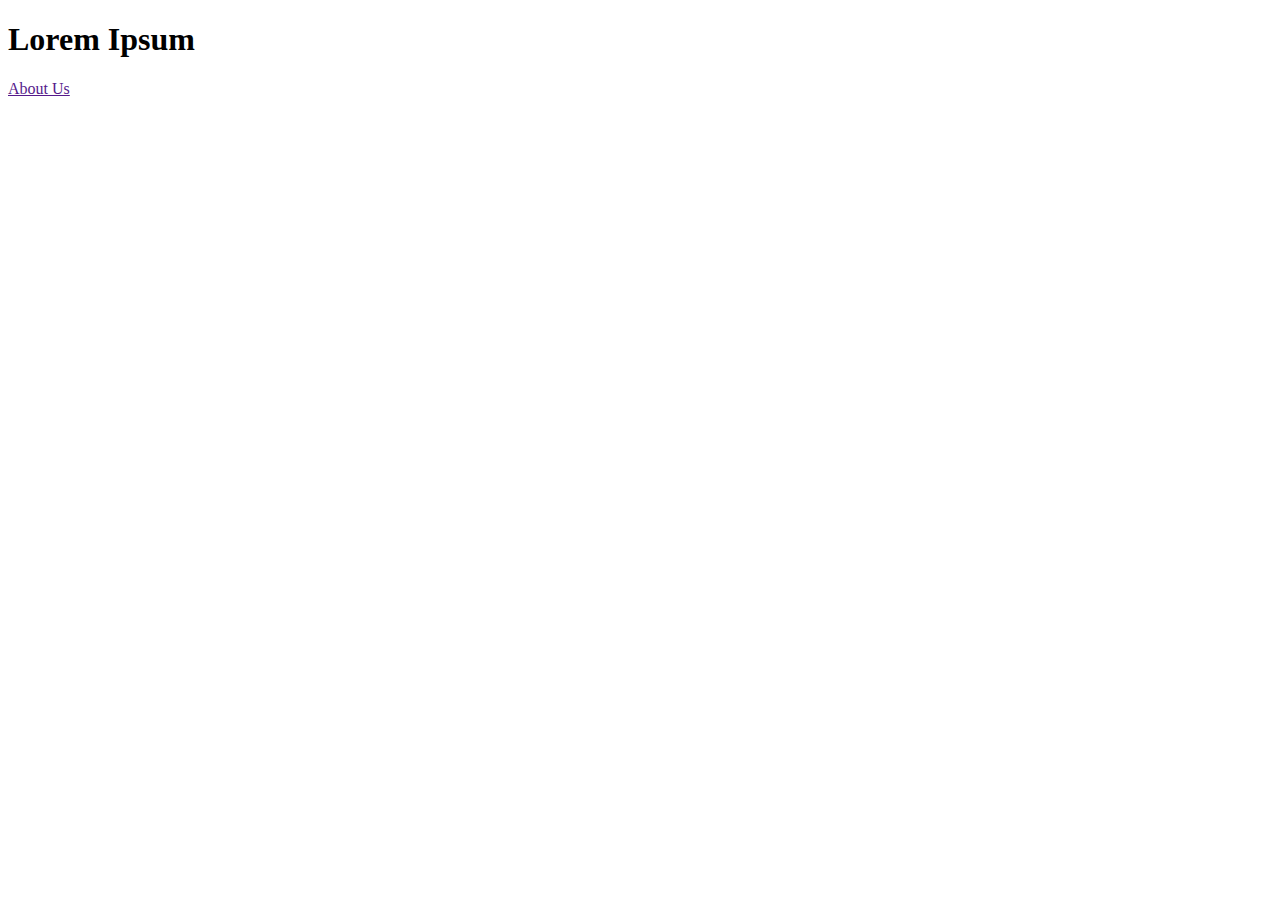
==== index.html @ 10ae1541 "initial setup complete" ====
<!doctype html>

<html lang="en">
<head>
  <meta charset="utf-8">

  <title>AirBnB Pricing</title>

  <link href="https://fonts.googleapis.com/css?family=Noto+Sans" rel="stylesheet">
  <link href="css/index.css" rel="stylesheet">

  <!--[if lt IE 9]>
    <script src="https://cdnjs.cloudflare.com/ajax/libs/html5shiv/3.7.3/html5shiv.js"></script>
  <![endif]-->
</head>

<body>
  <div class="container home">

    <nav>
	  <h1>Lorem Ipsum</h1>
	  <a href="">About Us</a>
    </nav>

    <header>
    </header>

    <section class="content-section">
    </section>
  </div>
  <footer>
  </footer>

</body>
</html>
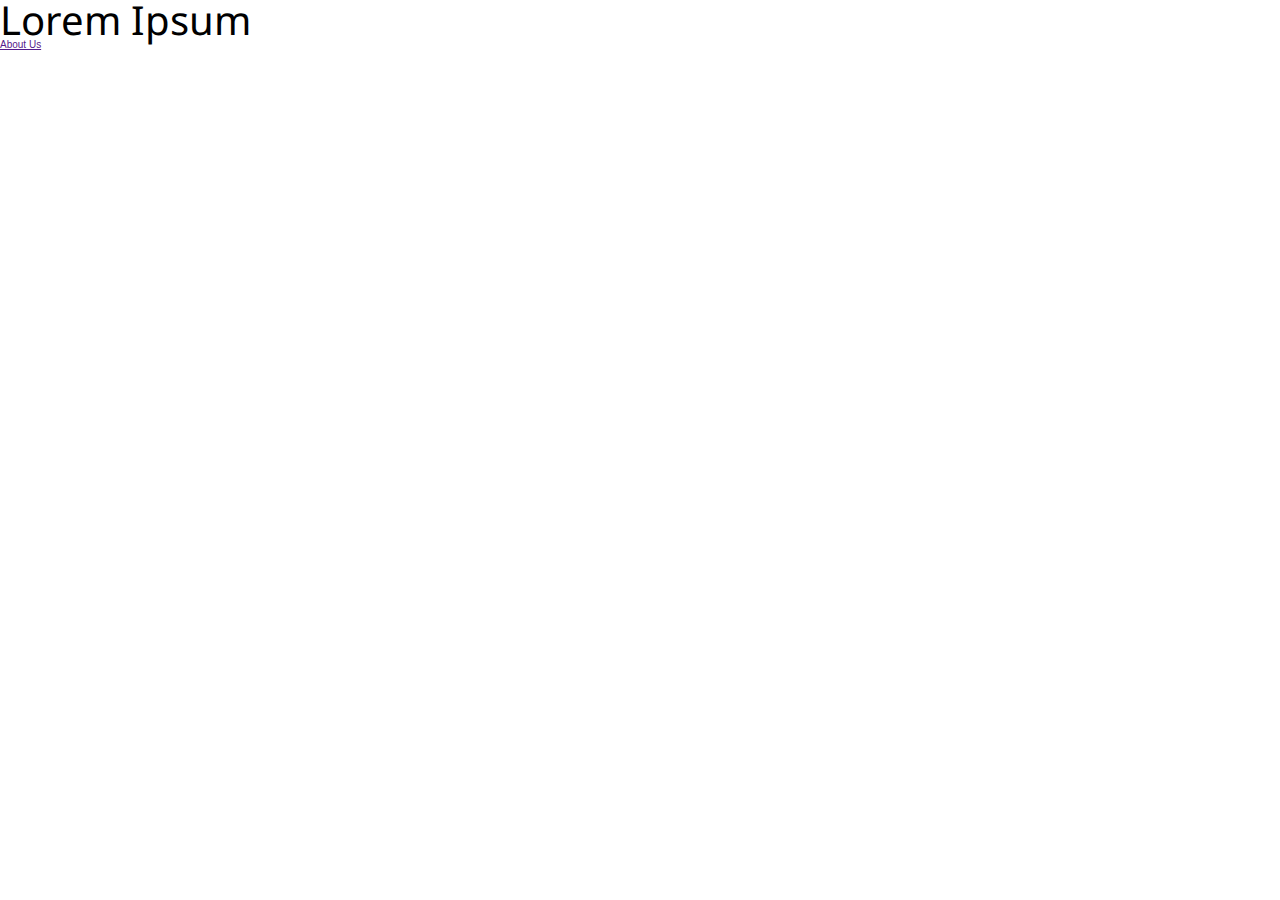
==== commit d66e9898: "implements fonts" ====
--- a/index.html
+++ b/index.html
@@ -6,7 +6,7 @@
 
   <title>AirBnB Pricing</title>
 
-  <link href="https://fonts.googleapis.com/css?family=Noto+Sans" rel="stylesheet">
+  <link href="https://fonts.googleapis.com/css?family=Noto+Sans&display=swap" rel="stylesheet">
   <link href="css/index.css" rel="stylesheet">
 
   <!--[if lt IE 9]>
--- a/css/index.css
+++ b/css/index.css
@@ -0,0 +1,165 @@
+/* http://meyerweb.com/eric/tools/css/reset/ 
+   v2.0 | 20110126
+   License: none (public domain)
+*/
+html,
+body,
+div,
+span,
+applet,
+object,
+iframe,
+h1,
+h2,
+h3,
+h4,
+h5,
+h6,
+p,
+blockquote,
+pre,
+a,
+abbr,
+acronym,
+address,
+big,
+cite,
+code,
+del,
+dfn,
+em,
+img,
+ins,
+kbd,
+q,
+s,
+samp,
+small,
+strike,
+strong,
+sub,
+sup,
+tt,
+var,
+b,
+u,
+i,
+center,
+dl,
+dt,
+dd,
+ol,
+ul,
+li,
+fieldset,
+form,
+label,
+legend,
+table,
+caption,
+tbody,
+tfoot,
+thead,
+tr,
+th,
+td,
+article,
+aside,
+canvas,
+details,
+embed,
+figure,
+figcaption,
+footer,
+header,
+hgroup,
+menu,
+nav,
+output,
+ruby,
+section,
+summary,
+time,
+mark,
+audio,
+video {
+  margin: 0;
+  padding: 0;
+  border: 0;
+  font-size: 100%;
+  font: inherit;
+  vertical-align: baseline;
+}
+/* HTML5 display-role reset for older browsers */
+article,
+aside,
+details,
+figcaption,
+figure,
+footer,
+header,
+hgroup,
+menu,
+nav,
+section {
+  display: block;
+}
+body {
+  line-height: 1;
+}
+ol,
+ul {
+  list-style: none;
+}
+blockquote,
+q {
+  quotes: none;
+}
+blockquote:before,
+blockquote:after,
+q:before,
+q:after {
+  content: '';
+  content: none;
+}
+table {
+  border-collapse: collapse;
+  border-spacing: 0;
+}
+* {
+  box-sizing: border-box;
+}
+html {
+  font-size: 62.5%;
+}
+html,
+body {
+  font-family: -apple-system, BlinkMacSystemFont, "Segoe UI", Roboto, Oxygen-Sans, Ubuntu, Cantarell, "Helvetica Neue", Arial, sans-serif;
+}
+h1,
+h2,
+h3,
+h4,
+h5 {
+  font-family: 'Noto Sans', sans-serif;
+}
+h1 {
+  font-size: 4rem;
+}
+h2 {
+  font-size: 3.2rem;
+  padding-bottom: 10px;
+}
+h4 {
+  font-size: 2.5rem;
+  padding-bottom: 10px;
+}
+p {
+  line-height: 1.5;
+  font-size: 1.6rem;
+  padding-bottom: 10px;
+}
+img {
+  max-width: 100%;
+  height: auto;
+}
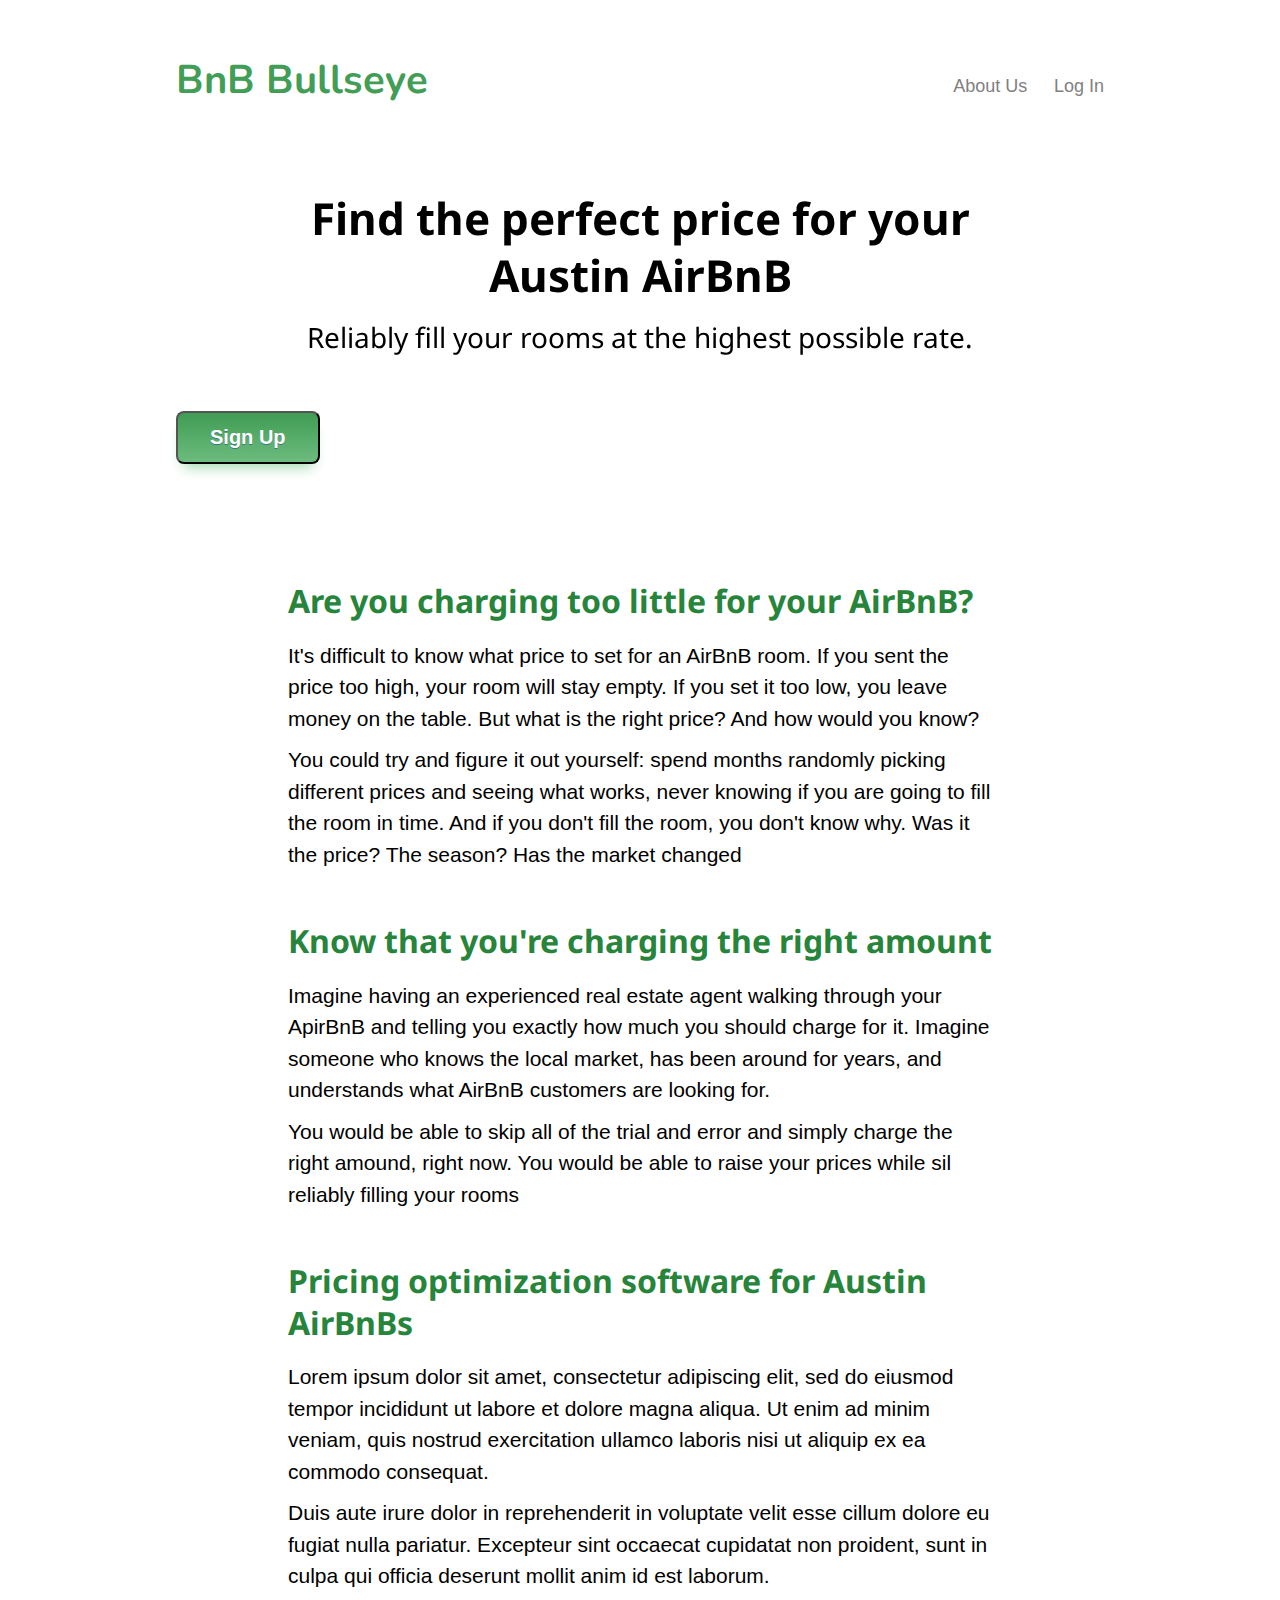
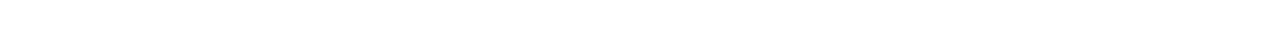
==== commit fe87b6e3: "initial commit" ====
--- a/index.html
+++ b/index.html
@@ -6,7 +6,7 @@
 
   <title>AirBnB Pricing</title>
 
-  <link href="https://fonts.googleapis.com/css?family=Noto+Sans&display=swap" rel="stylesheet">
+  <link href="https://fonts.googleapis.com/css?family=Nunito|Noto+Sans&display=swap" rel="stylesheet">
   <link href="css/index.css" rel="stylesheet">
 
   <!--[if lt IE 9]>
@@ -17,16 +17,46 @@
 <body>
   <div class="container home">
 
-    <nav>
-	  <h1>Lorem Ipsum</h1>
-	  <a href="">About Us</a>
-    </nav>
+    <div class="header-image">
+      <header>
+        <nav>
+          <span class="product-name">BnB Bullseye</span>
+          <span class="links">
+            <a href="">About Us</a>
+            <a href="">Log In</a>
+          </span>
+        </nav>
 
-    <header>
-    </header>
+        <div class="hero-box">
+          <h1>Find the perfect price for your Austin&nbsp;AirBnB</h1>
+          <h2>Reliably fill your rooms at the highest possible rate.</h2>
+        </div>
 
-    <section class="content-section">
-    </section>
+        <div class="button-center">
+          <button>Sign Up</button>
+        </div>
+      </header>
+    </div>
+
+    <div class=body-copy>
+      <section>
+        <h3>Are you charging too little for your AirBnB?</h3>
+        <p>It's difficult to know what price to set for an AirBnB room. If you sent the price too high, your room will stay empty. If you set it too low, you leave money on the table. But what is the right price? And how would you know?</p>
+        <p>You could try and figure it out yourself: spend months randomly picking different prices and seeing what works, never knowing if you are going to fill the room in time. And if you don't fill the room, you don't know why. Was it the price? The season? Has the market changed</p>
+      </section>
+
+      <section>
+        <h3>Know that you're charging the right amount</h3>
+        <p>Imagine having an experienced real estate agent walking through your ApirBnB and telling you exactly how much you should charge for it. Imagine someone who knows the local market, has been around for years, and understands what AirBnB customers are looking for.</p>
+        <p>You would be able to skip all of the trial and error and simply charge the right amound, right now. You would be able to raise your prices while sil reliably filling your rooms</p>
+      </section>
+
+      <section>
+        <h3>Pricing optimization software for Austin AirBnBs</h3>
+        <p>Lorem ipsum dolor sit amet, consectetur adipiscing elit, sed do eiusmod tempor incididunt ut labore et dolore magna aliqua. Ut enim ad minim veniam, quis nostrud exercitation ullamco laboris nisi ut aliquip ex ea commodo consequat.</p>
+        <p>Duis aute irure dolor in reprehenderit in voluptate velit esse cillum dolore eu fugiat nulla pariatur. Excepteur sint occaecat cupidatat non proident, sunt in culpa qui officia deserunt mollit anim id est laborum.</p>
+      </section>
+    </div>
   </div>
   <footer>
   </footer>
--- a/css/index.css
+++ b/css/index.css
@@ -1,3 +1,30 @@
+/* Main Primary color */
+/* Main Secondary color (1) */
+/* Main Secondary color (2) */
+/* Main Complement color */
+.button {
+  box-shadow: 0px 10px 14px -7px #9ED7AB;
+  background: linear-gradient(to bottom, #429E56 5%, #6CBC7D 100%);
+  background-color: #599bb3;
+  border-radius: 8px;
+  display: inline-block;
+  cursor: pointer;
+  color: #ffffff;
+  font-family: Arial;
+  font-size: 20px;
+  font-weight: bold;
+  padding: 13px 32px;
+  text-decoration: none;
+  text-shadow: 0px 1px 0px #3d768a;
+}
+.button:hover {
+  background: linear-gradient(to bottom, #26843B 5%, #6CBC7D 100%);
+  background-color: #408c99;
+}
+.button:active {
+  position: relative;
+  top: 1px;
+}
 /* http://meyerweb.com/eric/tools/css/reset/ 
    v2.0 | 20110126
    License: none (public domain)
@@ -142,6 +169,7 @@
 h4,
 h5 {
   font-family: 'Noto Sans', sans-serif;
+  line-height: 1.3;
 }
 h1 {
   font-size: 4rem;
@@ -163,3 +191,155 @@
   max-width: 100%;
   height: auto;
 }
+.container {
+  max-width: 100%;
+  margin: 0 auto;
+}
+@media (max-width: 800px) {
+  .container {
+    max-width: 100%;
+    border: 5px solid red;
+  }
+}
+@media (max-width: 500px) {
+  .container {
+    border: 5px solid blue;
+  }
+}
+.header-image {
+  height: 500px;
+  padding: 60px 60px 0 60px;
+  margin-bottom: 80px;
+  background-image: url("https://ucarecdn.com/2d020f8a-973c-4de3-8080-a0045e0046ee/sanfrancisco4674351.jpg");
+  background-size: cover;
+  background-repeat: no-repeat;
+  background-position-y: -140px;
+}
+@media (max-width: 800px) {
+  .header-image {
+    height: 600px;
+    margin-bottom: 50px;
+  }
+}
+@media (max-width: 1500px) {
+  .header-image {
+    background-position-y: -40px;
+  }
+}
+header {
+  max-width: 80%;
+  margin: 0 auto;
+}
+@media (max-width: 800px) {
+  header {
+    max-width: 100%;
+  }
+}
+header h1 {
+  margin-bottom: 15px;
+  font-size: 4.4rem;
+  font-weight: bold;
+}
+@media (max-width: 800px) {
+  header h1 {
+    font-size: 3.8rem;
+  }
+}
+header h2 {
+  font-size: 2.8rem;
+}
+@media (max-width: 800px) {
+  header h2 {
+    font-size: 2.6rem;
+  }
+}
+@media (max-width: 1300px) {
+  header .hero-box {
+    background-color: rgba(255, 255, 255, 0.2);
+    backdrop-filter: blur(12px);
+    border-radius: 10px;
+    padding: 20px;
+    text-align: center;
+  }
+}
+header button {
+  margin-top: 25px;
+  box-shadow: 0px 10px 14px -7px #9ED7AB;
+  background: linear-gradient(to bottom, #429E56 5%, #6CBC7D 100%);
+  background-color: #599bb3;
+  border-radius: 8px;
+  display: inline-block;
+  cursor: pointer;
+  color: #ffffff;
+  font-family: Arial;
+  font-size: 20px;
+  font-weight: bold;
+  padding: 13px 32px;
+  text-decoration: none;
+  text-shadow: 0px 1px 0px #3d768a;
+}
+header button:hover {
+  background: linear-gradient(to bottom, #26843B 5%, #6CBC7D 100%);
+  background-color: #408c99;
+}
+header button:active {
+  position: relative;
+  top: 1px;
+}
+@media (max-width: 800px) {
+  header .button-center {
+    text-align: center;
+  }
+}
+nav {
+  display: flex;
+  justify-content: space-between;
+  align-items: flex-end;
+  margin-bottom: 70px;
+}
+nav .product-name {
+  font-family: 'Nunito', sans-serif;
+  font-size: 4rem;
+  font-weight: bold;
+  color: #429E56;
+}
+nav .links {
+  margin-bottom: 5px;
+}
+nav a {
+  font-size: 1.8rem;
+  color: grey;
+  text-decoration: none;
+}
+nav a:hover {
+  text-decoration: underline;
+}
+nav a:first-child {
+  margin-right: 24px;
+}
+.body-copy {
+  max-width: 55%;
+  margin: 0 auto;
+}
+@media (max-width: 800px) {
+  .body-copy {
+    max-width: 80%;
+  }
+}
+@media (max-width: 500px) {
+  .body-copy {
+    max-width: 92%;
+  }
+}
+.body-copy section {
+  margin-bottom: 40px;
+}
+.body-copy section h3 {
+  margin-bottom: 18px;
+  font-weight: bold;
+  font-size: 3.2rem;
+  color: #26843B;
+}
+.body-copy section p {
+  font-size: 2.1rem;
+}
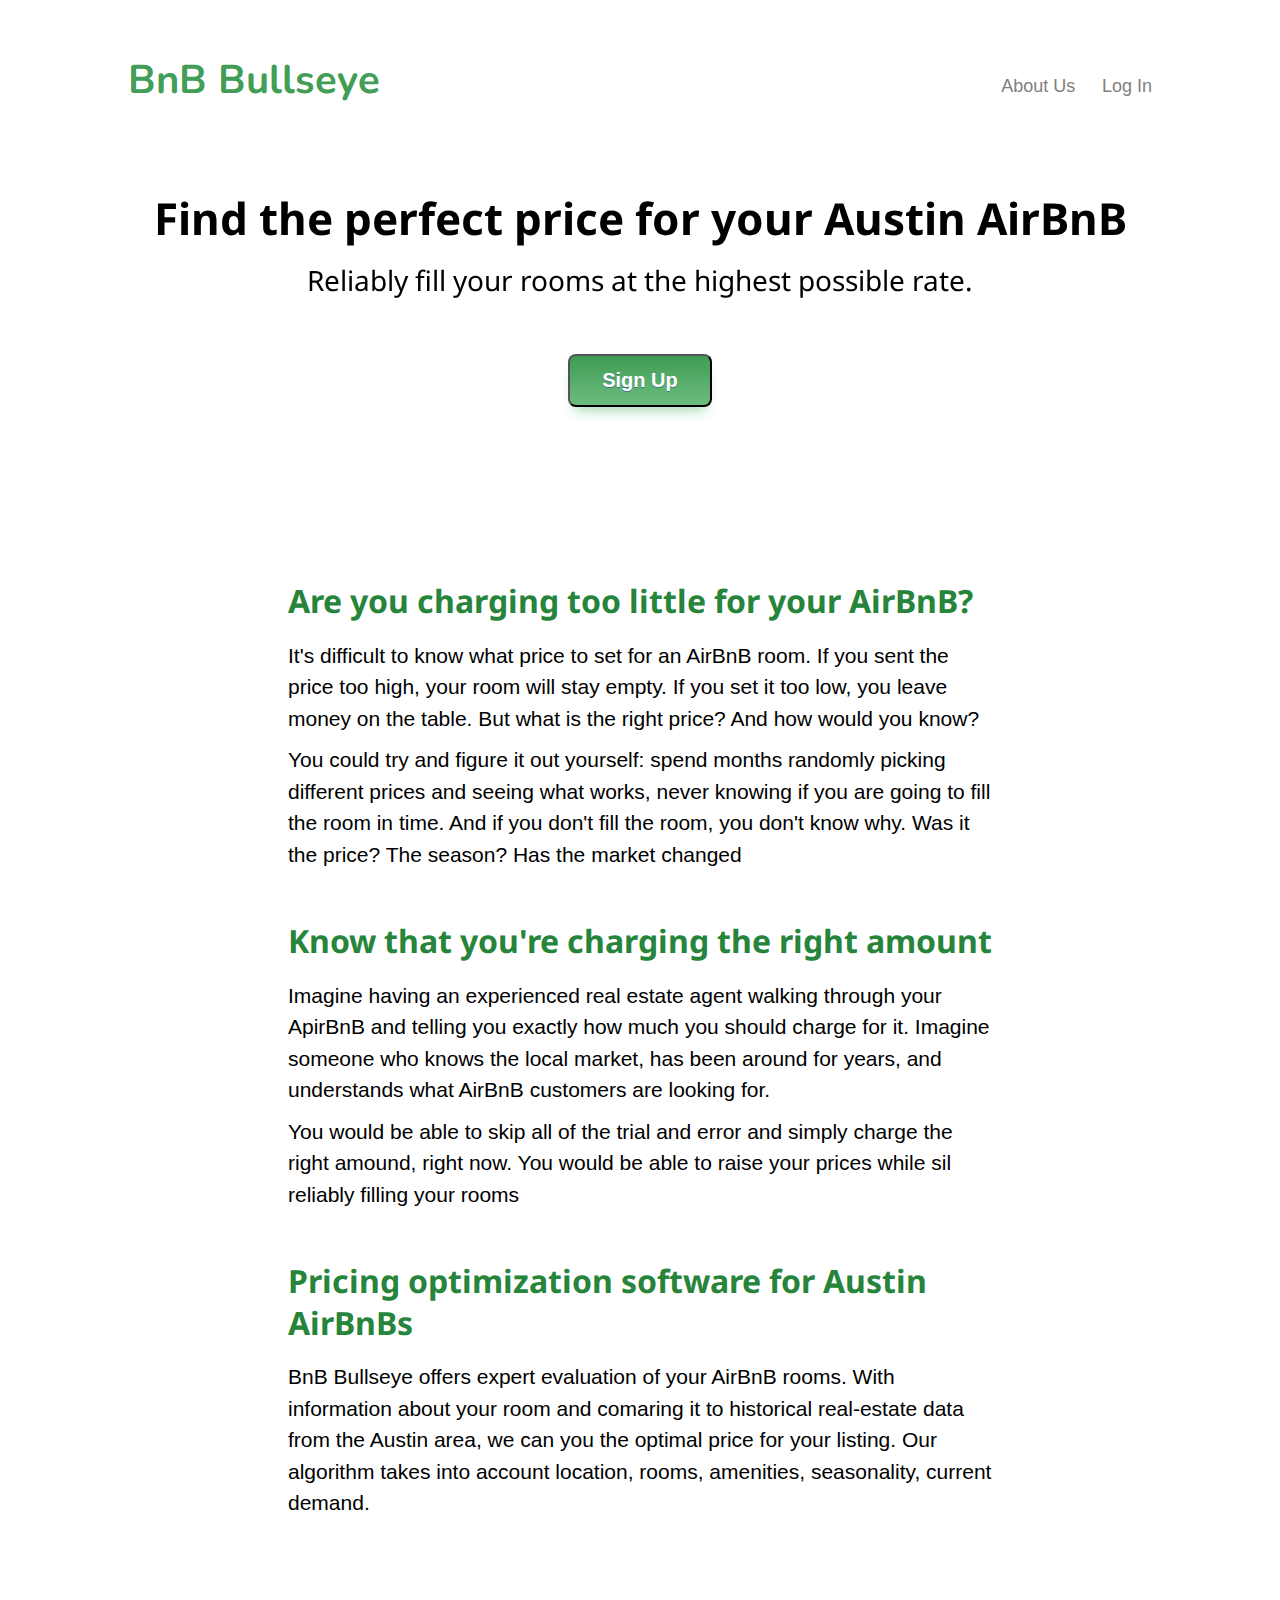
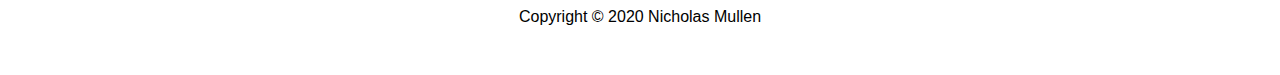
==== commit 13abaab1: "working mobile views and content for about page" ====
--- a/index.html
+++ b/index.html
@@ -4,7 +4,7 @@
 <head>
   <meta charset="utf-8">
 
-  <title>AirBnB Pricing</title>
+  <title>BnB Bullseye</title>
 
   <link href="https://fonts.googleapis.com/css?family=Nunito|Noto+Sans&display=swap" rel="stylesheet">
   <link href="css/index.css" rel="stylesheet">
@@ -22,7 +22,7 @@
         <nav>
           <span class="product-name">BnB Bullseye</span>
           <span class="links">
-            <a href="">About Us</a>
+            <a href="about.html">About Us</a>
             <a href="">Log In</a>
           </span>
         </nav>
@@ -53,13 +53,13 @@
 
       <section>
         <h3>Pricing optimization software for Austin AirBnBs</h3>
-        <p>Lorem ipsum dolor sit amet, consectetur adipiscing elit, sed do eiusmod tempor incididunt ut labore et dolore magna aliqua. Ut enim ad minim veniam, quis nostrud exercitation ullamco laboris nisi ut aliquip ex ea commodo consequat.</p>
-        <p>Duis aute irure dolor in reprehenderit in voluptate velit esse cillum dolore eu fugiat nulla pariatur. Excepteur sint occaecat cupidatat non proident, sunt in culpa qui officia deserunt mollit anim id est laborum.</p>
+        <p>BnB Bullseye offers expert evaluation of your AirBnB rooms. With information about your room and comaring it to historical real-estate data from the Austin area, we can you the optimal price for your listing. Our algorithm takes into account location, rooms, amenities, seasonality, current demand.</p>
       </section>
     </div>
+    <footer>
+      <small>Copyright &copy; 2020 Nicholas Mullen</small>
+    </footer>
   </div>
-  <footer>
-  </footer>
 
 </body>
 </html>
--- a/css/index.css
+++ b/css/index.css
@@ -208,7 +208,7 @@
 }
 .header-image {
   height: 500px;
-  padding: 60px 60px 0 60px;
+  padding-top: 60px;
   margin-bottom: 80px;
   background-image: url("https://ucarecdn.com/2d020f8a-973c-4de3-8080-a0045e0046ee/sanfrancisco4674351.jpg");
   background-size: cover;
@@ -217,8 +217,15 @@
 }
 @media (max-width: 800px) {
   .header-image {
+    height: 550px;
+    margin-bottom: 50px;
+  }
+}
+@media (max-width: 500px) {
+  .header-image {
     height: 600px;
     margin-bottom: 50px;
+    padding-top: 40px;
   }
 }
 @media (max-width: 1500px) {
@@ -230,9 +237,9 @@
   max-width: 80%;
   margin: 0 auto;
 }
-@media (max-width: 800px) {
+@media (max-width: 800px), (max-width: 500px) {
   header {
-    max-width: 100%;
+    max-width: 92%;
   }
 }
 header h1 {
@@ -286,7 +293,7 @@
   position: relative;
   top: 1px;
 }
-@media (max-width: 800px) {
+@media (max-width: 1300px) {
   header .button-center {
     text-align: center;
   }
@@ -303,6 +310,11 @@
   font-weight: bold;
   color: #429E56;
 }
+@media (max-width: 500px) {
+  nav .product-name {
+    font-size: 3rem;
+  }
+}
 nav .links {
   margin-bottom: 5px;
 }
@@ -317,9 +329,16 @@
 nav a:first-child {
   margin-right: 24px;
 }
+footer {
+  margin: 80px 0 50px 0;
+  text-align: center;
+}
+footer small {
+  font-size: 1.6rem;
+}
 .body-copy {
+  margin: 0 auto;
   max-width: 55%;
-  margin: 0 auto;
 }
 @media (max-width: 800px) {
   .body-copy {
@@ -343,3 +362,53 @@
 .body-copy section p {
   font-size: 2.1rem;
 }
+.about .body-copy {
+  max-width: 65%;
+  min-width: 730px;
+}
+@media (max-width: 800px) {
+  .about .body-copy {
+    max-width: 80%;
+  }
+}
+@media (max-width: 500px) {
+  .about .body-copy {
+    max-width: 92%;
+  }
+}
+@media (max-width: 800px) {
+  .about .body-copy {
+    min-width: 0px;
+  }
+}
+.about section {
+  margin-bottom: 60px;
+}
+.about section .bio-content {
+  display: flex;
+  flex-wrap: wrap;
+}
+.about section .bio-content img {
+  align-self: center;
+  width: 220px;
+  margin-right: 30px;
+}
+@media (max-width: 800px) {
+  .about section .bio-content img {
+    width: 280px;
+  }
+}
+.about section .bio-content p {
+  margin-top: 20px;
+  flex-basis: 65%;
+}
+@media (max-width: 800px) {
+  .about section .bio-content p {
+    flex-basis: 80%;
+  }
+}
+@media (max-width: 500px) {
+  .about section .bio-content p {
+    flex-basis: 100%;
+  }
+}
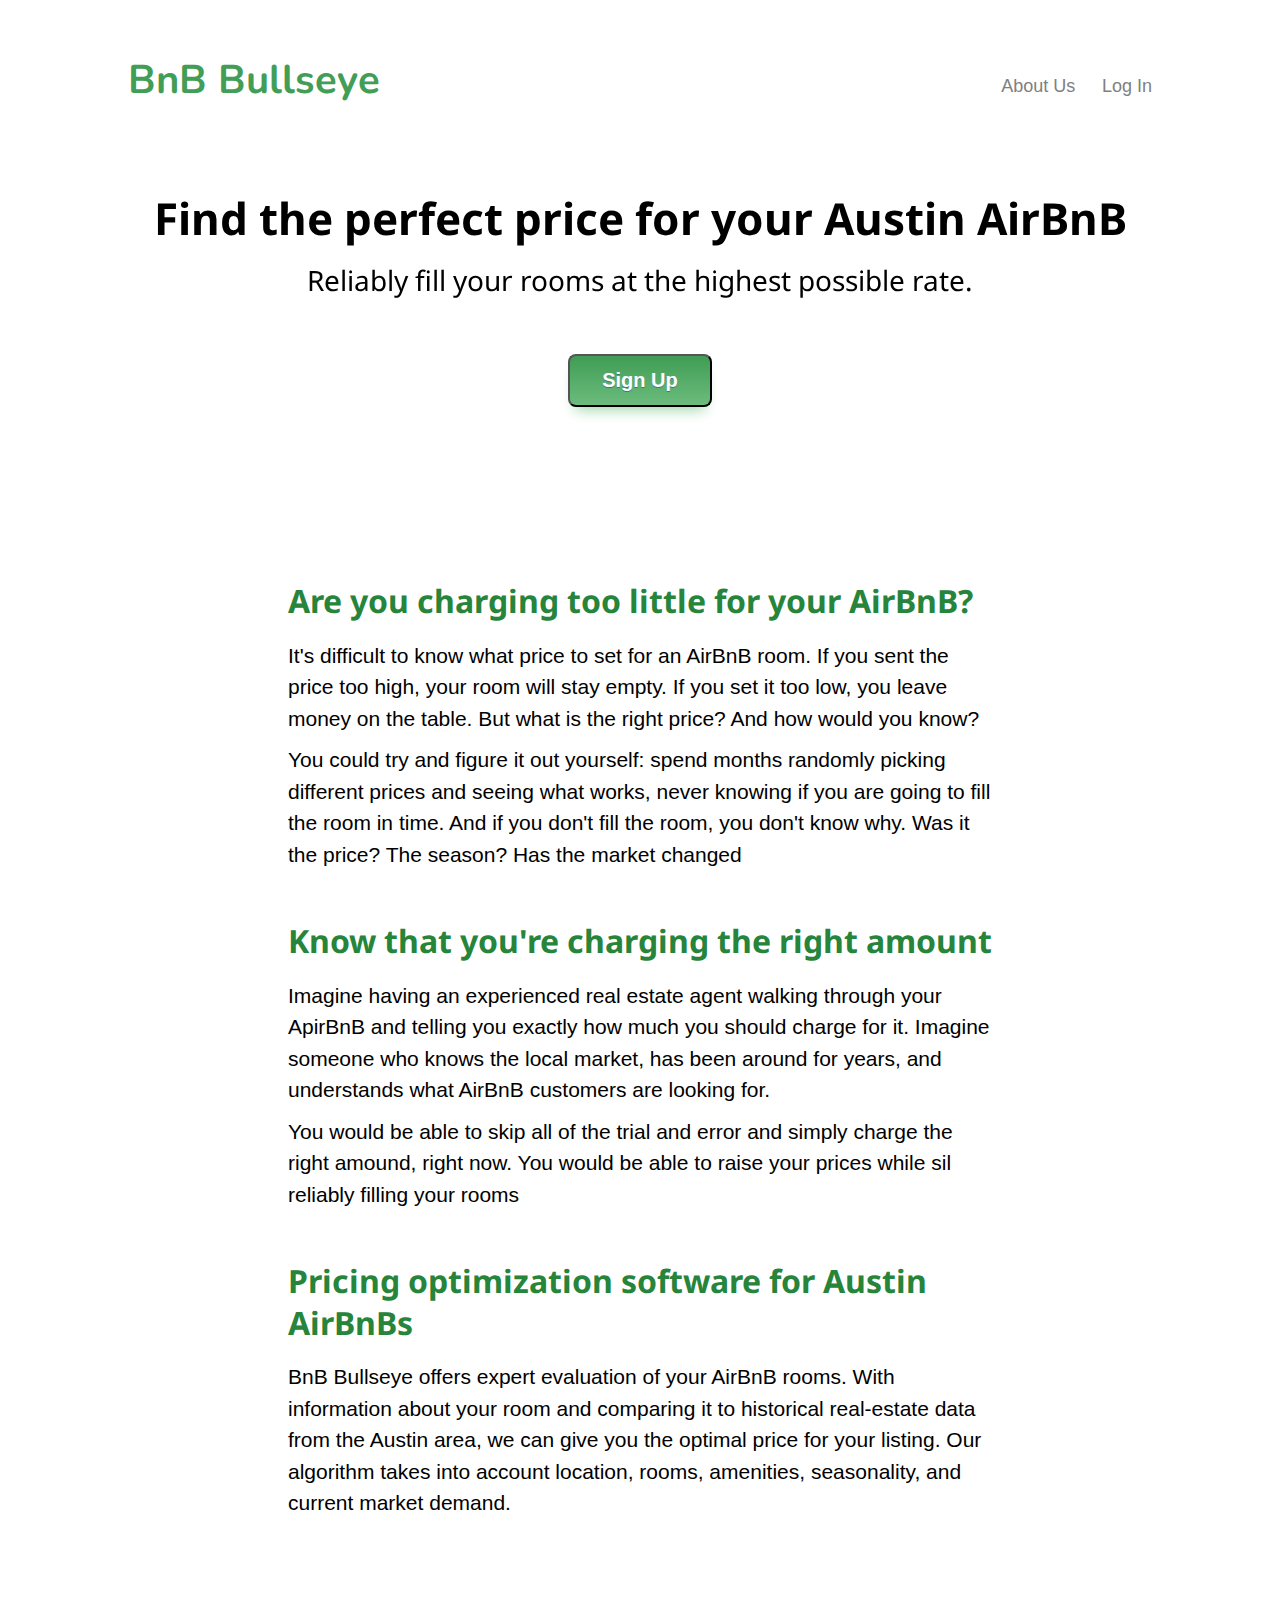
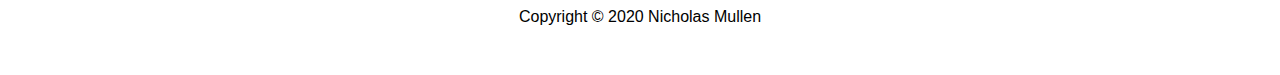
==== commit f8cabba0: "copy tweaks" ====
--- a/index.html
+++ b/index.html
@@ -53,7 +53,7 @@
 
       <section>
         <h3>Pricing optimization software for Austin AirBnBs</h3>
-        <p>BnB Bullseye offers expert evaluation of your AirBnB rooms. With information about your room and comaring it to historical real-estate data from the Austin area, we can you the optimal price for your listing. Our algorithm takes into account location, rooms, amenities, seasonality, current demand.</p>
+        <p>BnB Bullseye offers expert evaluation of your AirBnB rooms. With information about your room and comparing it to historical real-estate data from the Austin area, we can give you the optimal price for your listing. Our algorithm takes into account location, rooms, amenities, seasonality, and current market demand.</p>
       </section>
     </div>
     <footer>
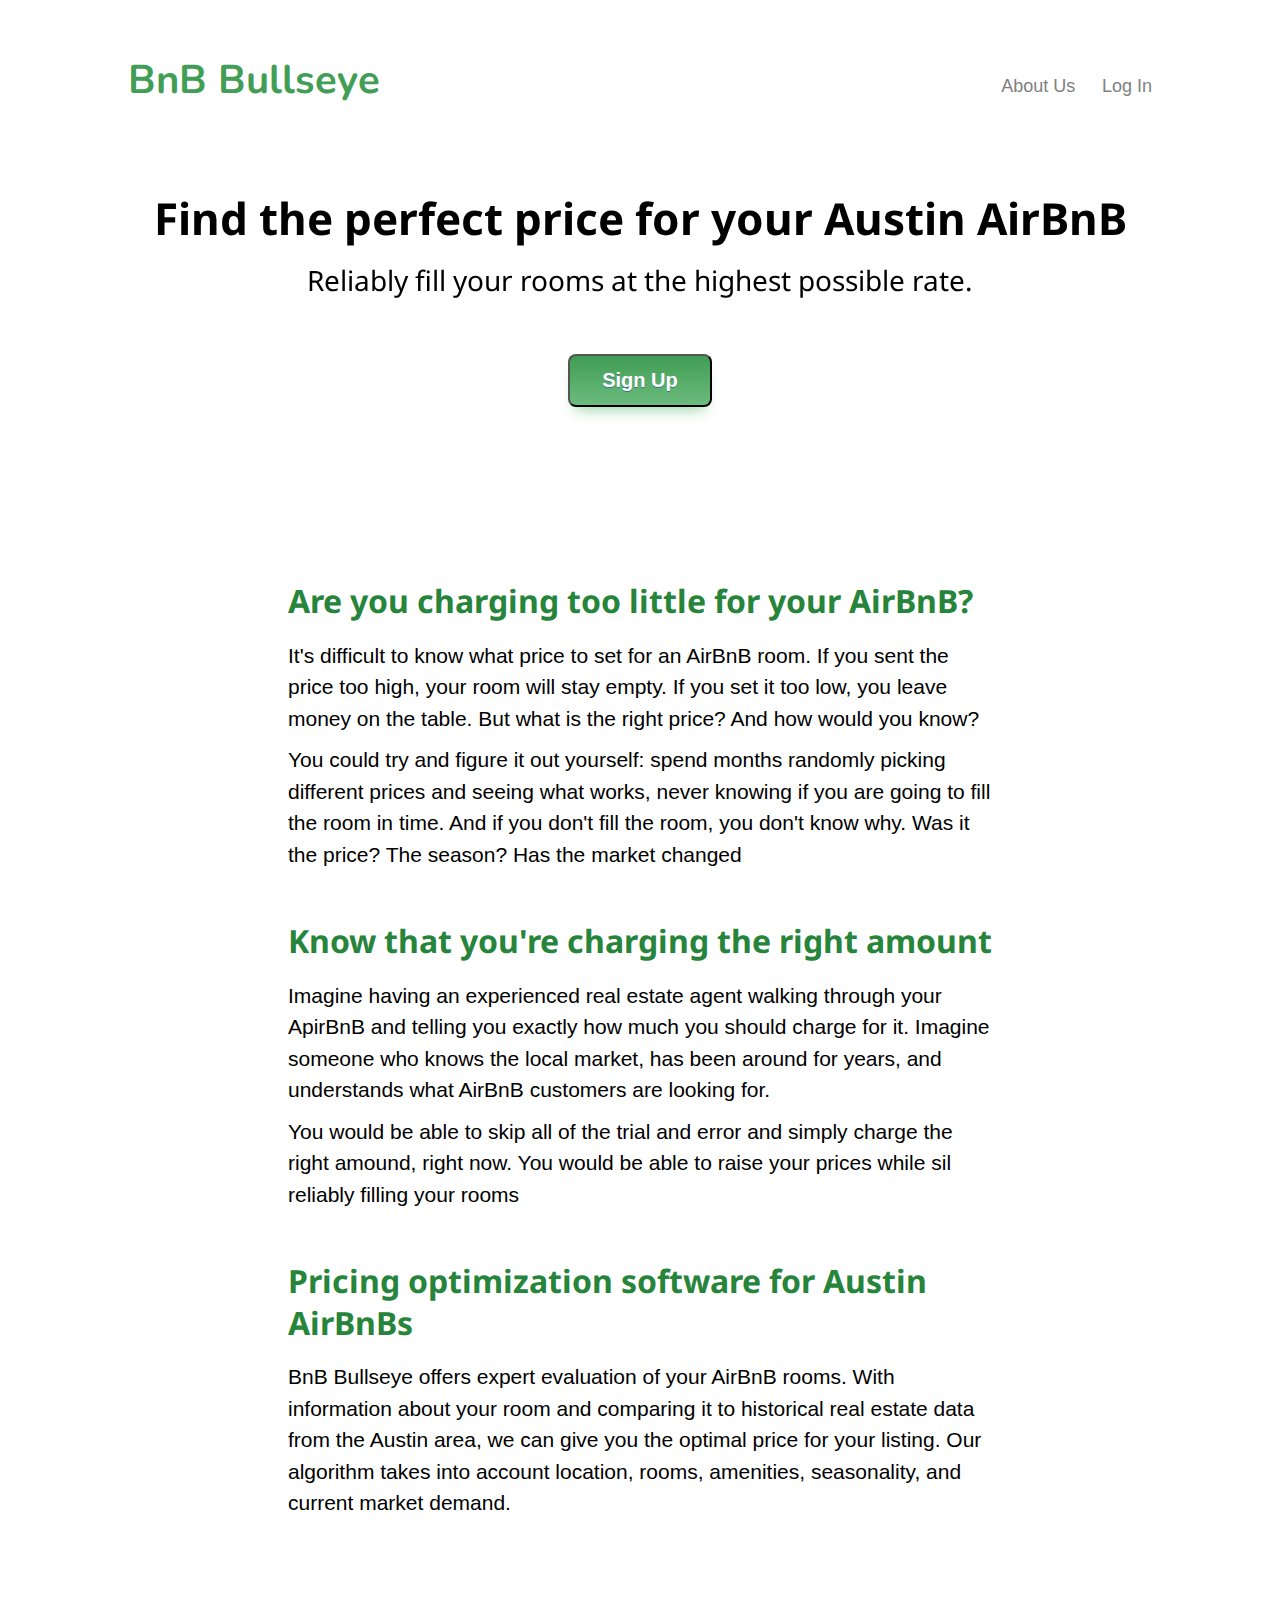
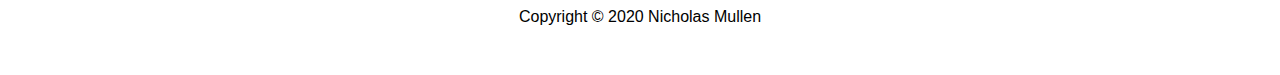
==== commit 6a984280: "copywriting fix" ====
--- a/index.html
+++ b/index.html
@@ -53,7 +53,7 @@
 
       <section>
         <h3>Pricing optimization software for Austin AirBnBs</h3>
-        <p>BnB Bullseye offers expert evaluation of your AirBnB rooms. With information about your room and comparing it to historical real-estate data from the Austin area, we can give you the optimal price for your listing. Our algorithm takes into account location, rooms, amenities, seasonality, and current market demand.</p>
+        <p>BnB Bullseye offers expert evaluation of your AirBnB rooms. With information about your room and comparing it to historical real estate data from the Austin area, we can give you the optimal price for your listing. Our algorithm takes into account location, rooms, amenities, seasonality, and current market demand.</p>
       </section>
     </div>
     <footer>
